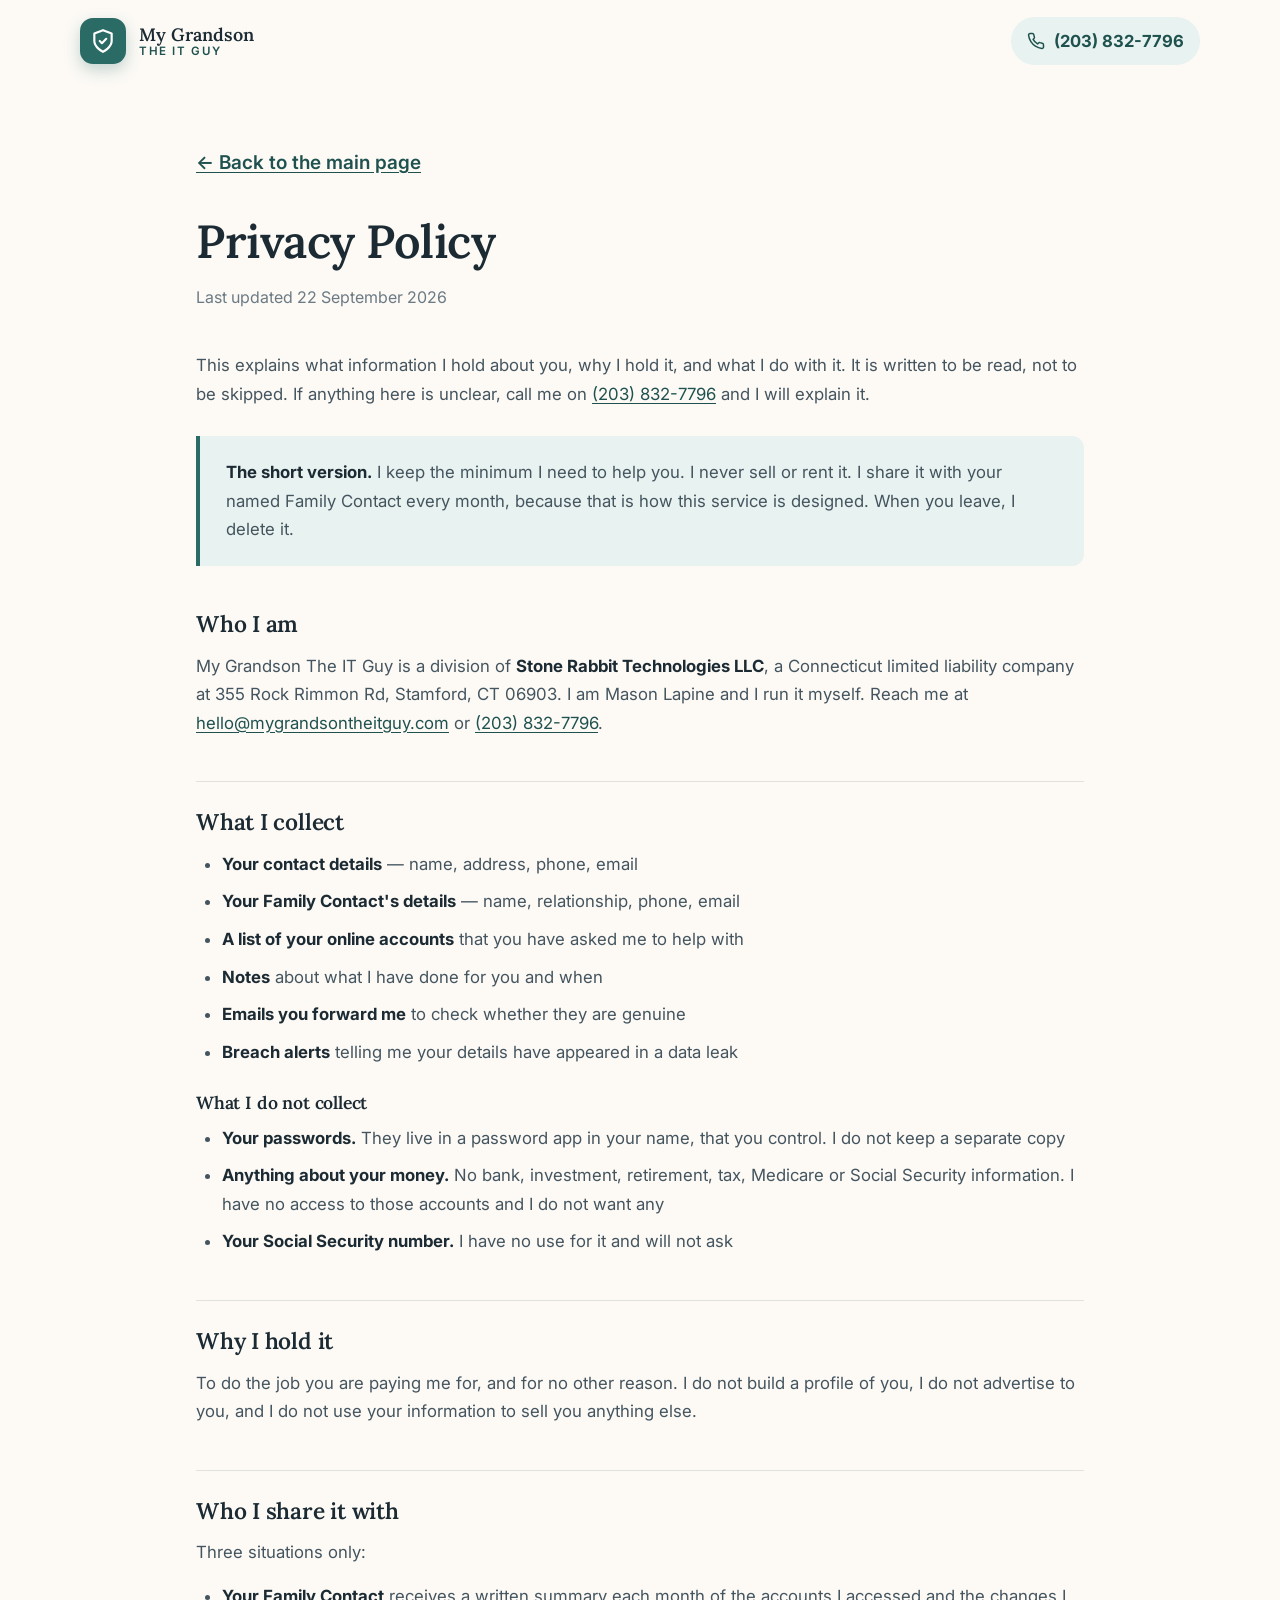
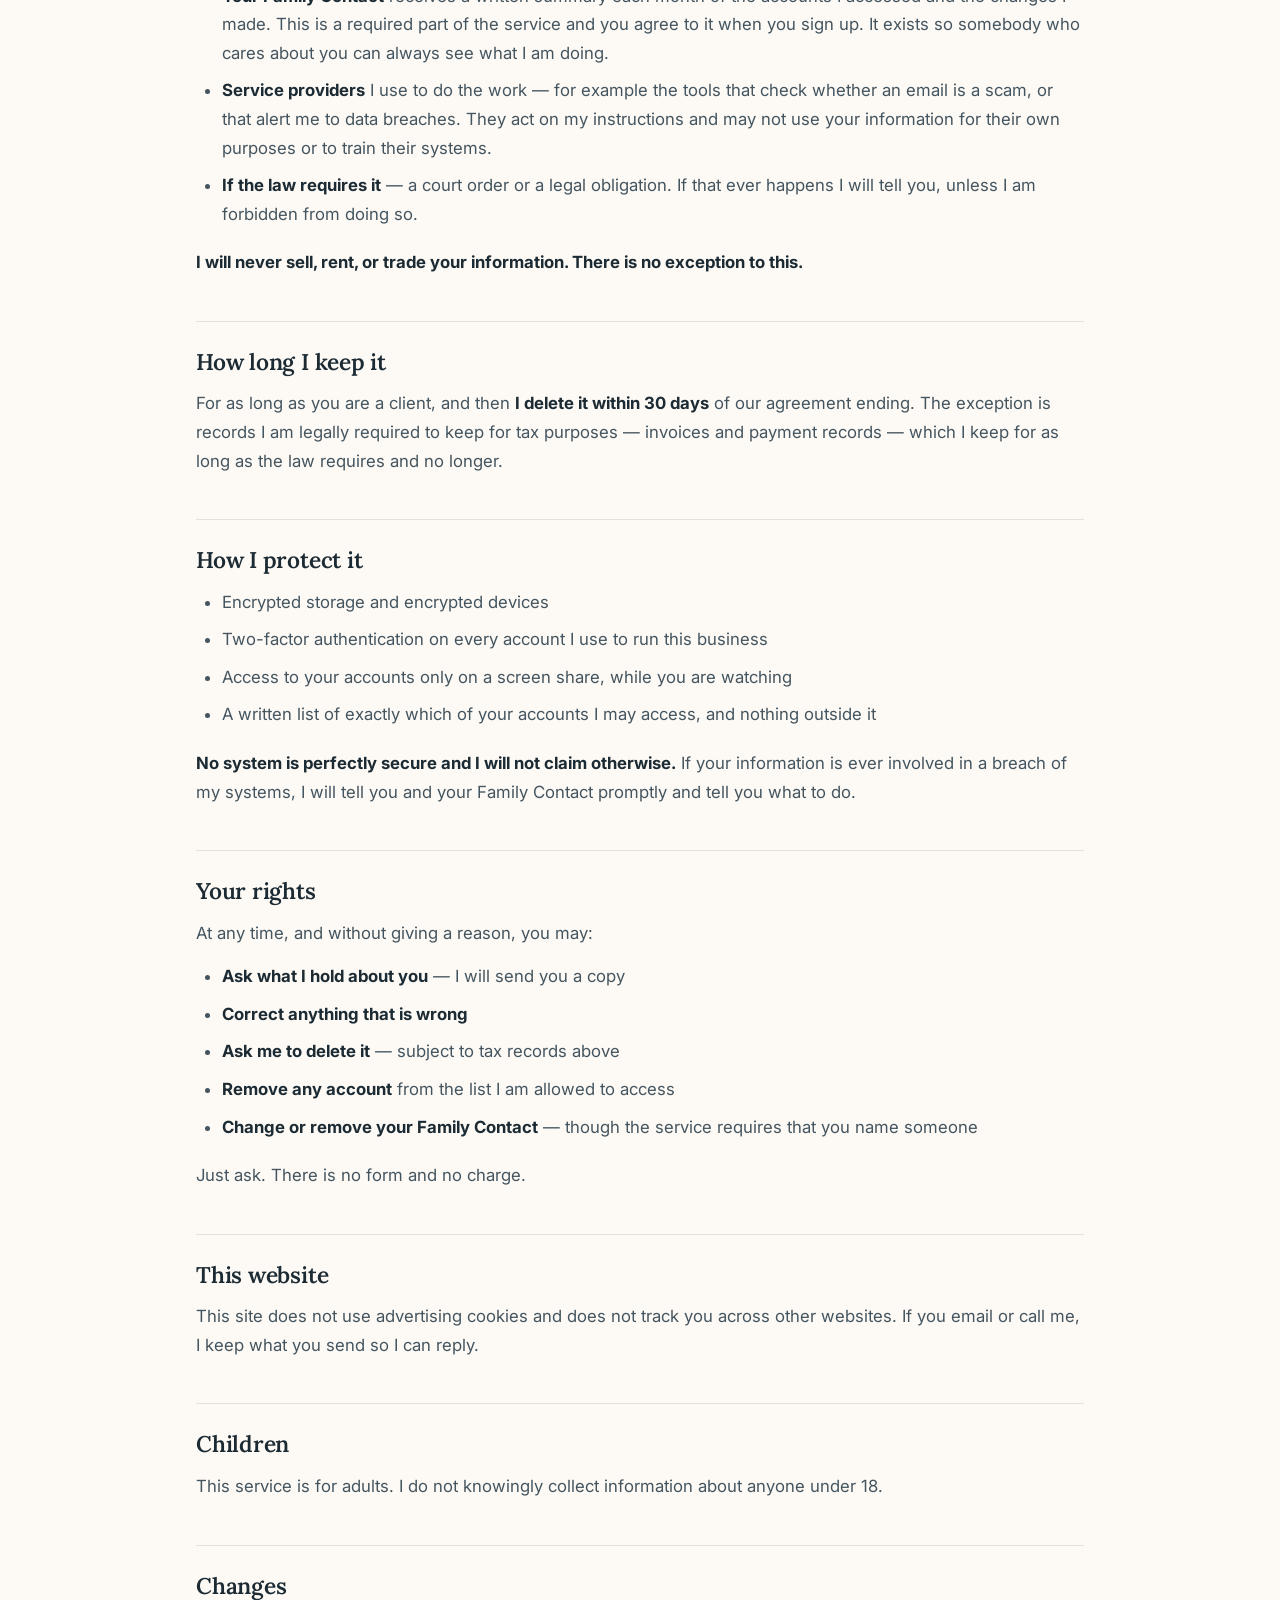
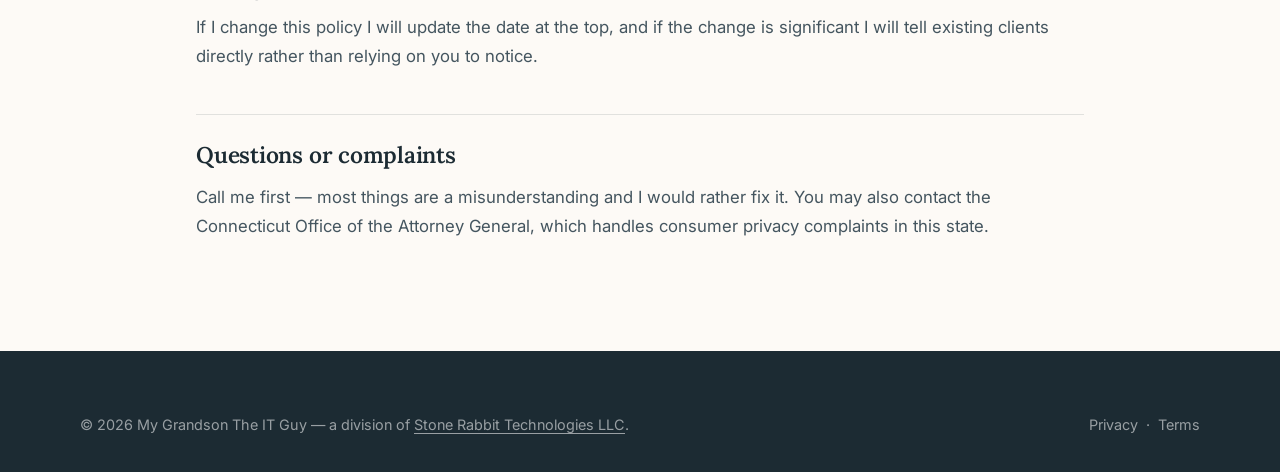
==== privacy.html @ 9214cc2b "Add privacy policy and terms pages Both footer links now resolve. Written in the same plain language" ====
<!DOCTYPE html>
<html lang="en">
<head>
  <meta charset="UTF-8" />
  <meta name="viewport" content="width=device-width, initial-scale=1.0" />
  <title>Privacy Policy — My Grandson The IT Guy</title>
  <meta name="description" content="Privacy Policy for My Grandson The IT Guy, a division of Stone Rabbit Technologies LLC." />
  <meta name="theme-color" content="#2b6b66" />
  <meta name="robots" content="index, follow" />
  <link rel="preconnect" href="https://fonts.googleapis.com" />
  <link rel="preconnect" href="https://fonts.gstatic.com" crossorigin />
  <link href="https://fonts.googleapis.com/css2?family=Inter:wght@400;500;600;700&family=Lora:wght@500;600;700&display=swap" rel="stylesheet" />
  <link rel="stylesheet" href="css/styles.css" />
</head>
<body>
  <a class="skip-link" href="#main">Skip to content</a>
  <header class="site-header">
    <div class="container">
      <div class="header-inner">
        <a href="index.html" class="brand" aria-label="My Grandson The IT Guy — home">
          <span class="brand-mark" aria-hidden="true">
            <svg viewBox="0 0 24 24" fill="none" stroke="#fff" stroke-width="2" stroke-linecap="round" stroke-linejoin="round">
              <path d="M12 22s8-4 8-10V5l-8-3-8 3v7c0 6 8 10 8 10z"/><path d="M9 12l2 2 4-4"/>
            </svg>
          </span>
          <span class="brand-text">
            <span class="brand-name">My Grandson</span>
            <span class="brand-sub">The IT Guy</span>
          </span>
        </a>
        <a href="tel:+12038327796" class="header-phone">
          <svg viewBox="0 0 24 24" fill="none" stroke="currentColor" stroke-width="2" stroke-linecap="round" stroke-linejoin="round" aria-hidden="true">
            <path d="M22 16.9v3a2 2 0 0 1-2.2 2 19.8 19.8 0 0 1-8.6-3.1 19.5 19.5 0 0 1-6-6A19.8 19.8 0 0 1 2.1 4.2 2 2 0 0 1 4.1 2h3a2 2 0 0 1 2 1.7c.1 1 .4 1.9.7 2.8a2 2 0 0 1-.5 2.1L8.1 9.9a16 16 0 0 0 6 6l1.3-1.3a2 2 0 0 1 2.1-.4c.9.3 1.8.6 2.8.7a2 2 0 0 1 1.7 2z"/>
          </svg>
          (203) 832-7796
        </a>
      </div>
    </div>
  </header>

  <main id="main" class="legal">
    <div class="container legal-inner">
      <a href="index.html" class="legal-back">&larr; Back to the main page</a>
      <h1>Privacy Policy</h1>
      <p class="updated">Last updated 22 September 2026</p>

      <p>
        This explains what information I hold about you, why I hold it, and what
        I do with it. It is written to be read, not to be skipped. If anything
        here is unclear, call me on <a href="tel:+12038327796">(203) 832-7796</a>
        and I will explain it.
      </p>

      <div class="legal-callout">
        <p>
          <strong>The short version.</strong> I keep the minimum I need to help
          you. I never sell or rent it. I share it with your named Family Contact
          every month, because that is how this service is designed. When you
          leave, I delete it.
        </p>
      </div>

      <h2>Who I am</h2>
      <p>
        My Grandson The IT Guy is a division of <strong>Stone Rabbit Technologies
        LLC</strong>, a Connecticut limited liability company at 355 Rock Rimmon
        Rd, Stamford, CT 06903. I am Mason Lapine and I run it myself. Reach me
        at <a href="mailto:hello@mygrandsontheitguy.com">hello@mygrandsontheitguy.com</a>
        or <a href="tel:+12038327796">(203) 832-7796</a>.
      </p>

      <h2>What I collect</h2>
      <ul>
        <li><strong>Your contact details</strong> — name, address, phone, email</li>
        <li><strong>Your Family Contact's details</strong> — name, relationship, phone, email</li>
        <li><strong>A list of your online accounts</strong> that you have asked me to help with</li>
        <li><strong>Notes</strong> about what I have done for you and when</li>
        <li><strong>Emails you forward me</strong> to check whether they are genuine</li>
        <li><strong>Breach alerts</strong> telling me your details have appeared in a data leak</li>
      </ul>

      <h3>What I do not collect</h3>
      <ul>
        <li><strong>Your passwords.</strong> They live in a password app in your name, that you control. I do not keep a separate copy</li>
        <li><strong>Anything about your money.</strong> No bank, investment, retirement, tax, Medicare or Social Security information. I have no access to those accounts and I do not want any</li>
        <li><strong>Your Social Security number.</strong> I have no use for it and will not ask</li>
      </ul>

      <h2>Why I hold it</h2>
      <p>
        To do the job you are paying me for, and for no other reason. I do not
        build a profile of you, I do not advertise to you, and I do not use your
        information to sell you anything else.
      </p>

      <h2>Who I share it with</h2>
      <p>Three situations only:</p>
      <ul>
        <li>
          <strong>Your Family Contact</strong> receives a written summary each
          month of the accounts I accessed and the changes I made. This is a
          required part of the service and you agree to it when you sign up. It
          exists so somebody who cares about you can always see what I am doing.
        </li>
        <li>
          <strong>Service providers</strong> I use to do the work — for example
          the tools that check whether an email is a scam, or that alert me to
          data breaches. They act on my instructions and may not use your
          information for their own purposes or to train their systems.
        </li>
        <li>
          <strong>If the law requires it</strong> — a court order or a legal
          obligation. If that ever happens I will tell you, unless I am
          forbidden from doing so.
        </li>
      </ul>
      <p><strong>I will never sell, rent, or trade your information. There is no exception to this.</strong></p>

      <h2>How long I keep it</h2>
      <p>
        For as long as you are a client, and then <strong>I delete it within 30
        days</strong> of our agreement ending. The exception is records I am
        legally required to keep for tax purposes — invoices and payment
        records — which I keep for as long as the law requires and no longer.
      </p>

      <h2>How I protect it</h2>
      <ul>
        <li>Encrypted storage and encrypted devices</li>
        <li>Two-factor authentication on every account I use to run this business</li>
        <li>Access to your accounts only on a screen share, while you are watching</li>
        <li>A written list of exactly which of your accounts I may access, and nothing outside it</li>
      </ul>
      <p>
        <strong>No system is perfectly secure and I will not claim otherwise.</strong>
        If your information is ever involved in a breach of my systems, I will
        tell you and your Family Contact promptly and tell you what to do.
      </p>

      <h2>Your rights</h2>
      <p>At any time, and without giving a reason, you may:</p>
      <ul>
        <li><strong>Ask what I hold about you</strong> — I will send you a copy</li>
        <li><strong>Correct anything that is wrong</strong></li>
        <li><strong>Ask me to delete it</strong> — subject to tax records above</li>
        <li><strong>Remove any account</strong> from the list I am allowed to access</li>
        <li><strong>Change or remove your Family Contact</strong> — though the service requires that you name someone</li>
      </ul>
      <p>Just ask. There is no form and no charge.</p>

      <h2>This website</h2>
      <p>
        This site does not use advertising cookies and does not track you across
        other websites. If you email or call me, I keep what you send so I can
        reply.
      </p>

      <h2>Children</h2>
      <p>This service is for adults. I do not knowingly collect information about anyone under 18.</p>

      <h2>Changes</h2>
      <p>
        If I change this policy I will update the date at the top, and if the
        change is significant I will tell existing clients directly rather than
        relying on you to notice.
      </p>

      <h2>Questions or complaints</h2>
      <p>
        Call me first — most things are a misunderstanding and I would rather fix
        it. You may also contact the Connecticut Office of the Attorney General,
        which handles consumer privacy complaints in this state.
      </p>
    </div>
  </main>

  <footer class="site-footer">
    <div class="container">
      <div class="footer-legal" style="border-top:0; padding-top:0;">
        <p>
          &copy; <span id="year">2026</span> My Grandson The IT Guy — a division of
          <a href="https://stonerabbittechnologies.com" style="color:inherit; text-decoration:underline; text-underline-offset:3px;">Stone Rabbit Technologies LLC</a>.
        </p>
        <p><a href="privacy.html">Privacy</a> &nbsp;·&nbsp; <a href="terms.html">Terms</a></p>
      </div>
    </div>
  </footer>
  <script src="js/main.js"></script>
</body>
</html>
---- css/styles.css ----
/* =========================================================
   My Grandson The IT Guy
   A division of Stone Rabbit Technologies LLC

   Design brief: the primary reader is 70+, the buyer is often
   their adult child. So: large type (19px base), high contrast,
   generous tap targets, calm warm palette, no jargon, and the
   phone number never more than a glance away.
   ========================================================= */

:root {
  --teal: #2b6b66;         /* primary — calm, trustworthy, not clinical */
  --teal-deep: #1f524e;    /* hover + small text on cream */
  --teal-tint: #e8f2f0;
  --teal-line: rgba(43, 107, 102, .22);

  --amber: #a85615;        /* accent — warm, AA on cream */
  --amber-soft: #f4a259;
  --amber-tint: #fdf1e3;

  --ink: #1c2b33;          /* headings — ~14:1 on cream */
  --ink-2: #44555f;        /* body copy — ~7.5:1 */
  --ink-3: #6b7a83;        /* captions only */

  --cream: #fdfaf6;
  --sand: #f6f0e7;
  --white: #ffffff;

  --line: rgba(28, 43, 51, .12);

  --radius: 18px;
  --radius-sm: 12px;
  --radius-lg: 26px;

  --shadow-sm: 0 1px 2px rgba(28,43,51,.05), 0 4px 12px rgba(28,43,51,.06);
  --shadow: 0 2px 6px rgba(28,43,51,.05), 0 14px 32px rgba(28,43,51,.09);
  --shadow-lg: 0 4px 10px rgba(28,43,51,.05), 0 28px 60px rgba(31,82,78,.16);

  --container: 1120px;
  --ease: cubic-bezier(.22,1,.36,1);

  --font-sans: 'Inter', -apple-system, BlinkMacSystemFont, 'Segoe UI', Roboto, sans-serif;
  --font-serif: 'Lora', Georgia, 'Times New Roman', serif;
}

* { box-sizing: border-box; margin: 0; padding: 0; }

html { scroll-behavior: smooth; -webkit-text-size-adjust: 100%; }

body {
  font-family: var(--font-sans);
  /* 19px base — deliberately larger than a standard marketing site */
  font-size: 19px;
  line-height: 1.7;
  color: var(--ink-2);
  background: var(--cream);
  -webkit-font-smoothing: antialiased;
  overflow-x: hidden;
}

img { max-width: 100%; display: block; }
a { color: inherit; text-decoration: none; }

h1, h2, h3, h4 {
  font-family: var(--font-serif);
  color: var(--ink);
  line-height: 1.22;
  font-weight: 600;
  letter-spacing: -.01em;
}

.container { width: min(var(--container), 90vw); margin: 0 auto; }

/* ---------- Accessibility ---------- */
.skip-link {
  position: absolute; left: -999px; top: 0; z-index: 300;
  background: var(--teal); color: #fff; padding: 14px 22px;
  border-radius: 0 0 10px 0; font-weight: 600;
}
.skip-link:focus { left: 0; }

:focus-visible {
  outline: 3px solid var(--amber);
  outline-offset: 3px;
  border-radius: 6px;
}

.visually-hidden {
  position: absolute; width: 1px; height: 1px;
  padding: 0; margin: -1px; overflow: hidden;
  clip: rect(0 0 0 0); white-space: nowrap; border: 0;
}

/* ---------- Buttons — min 52px tall, easy to hit ---------- */
.btn {
  display: inline-flex; align-items: center; justify-content: center; gap: 10px;
  min-height: 56px; padding: 15px 30px;
  border-radius: 999px; font-weight: 600; font-size: 1.02rem;
  border: 2px solid transparent; cursor: pointer;
  transition: transform .25s var(--ease), background .25s var(--ease),
              box-shadow .25s var(--ease), color .25s var(--ease);
}
.btn-primary {
  background: var(--teal); color: #fff; border-color: var(--teal);
  box-shadow: 0 8px 22px rgba(43,107,102,.26);
}
.btn-primary:hover {
  background: var(--teal-deep); border-color: var(--teal-deep);
  transform: translateY(-2px); box-shadow: 0 14px 30px rgba(43,107,102,.32);
}
.btn-ghost {
  background: var(--white); color: var(--teal-deep); border-color: var(--teal-line);
  box-shadow: var(--shadow-sm);
}
.btn-ghost:hover {
  border-color: var(--teal); transform: translateY(-2px); box-shadow: var(--shadow);
}
.btn-lg { min-height: 64px; padding: 18px 38px; font-size: 1.12rem; }

/* ---------- Header ---------- */
.site-header {
  position: sticky; top: 0; z-index: 100;
  background: rgba(253,250,246,.88);
  backdrop-filter: saturate(180%) blur(14px);
  -webkit-backdrop-filter: saturate(180%) blur(14px);
  border-bottom: 1px solid transparent;
  transition: border-color .3s var(--ease), box-shadow .3s var(--ease);
}
.site-header.scrolled {
  border-bottom-color: var(--line);
  box-shadow: 0 4px 22px rgba(28,43,51,.06);
}
.header-inner {
  display: flex; align-items: center; justify-content: space-between;
  gap: 18px; min-height: 82px; padding: 12px 0;
}

.brand { display: flex; align-items: center; gap: 13px; }
.brand-mark {
  width: 46px; height: 46px; flex: none;
  border-radius: 13px; background: var(--teal);
  display: grid; place-items: center;
  box-shadow: 0 6px 16px rgba(43,107,102,.28);
}
.brand-mark svg { width: 26px; height: 26px; }
.brand-text { display: flex; flex-direction: column; line-height: 1.1; }
.brand-name {
  font-family: var(--font-serif); font-weight: 600;
  font-size: 1.12rem; color: var(--ink);
}
.brand-sub {
  font-size: .72rem; letter-spacing: .14em; text-transform: uppercase;
  color: var(--teal-deep); font-weight: 600;
}

.nav { display: flex; align-items: center; gap: 28px; }
.nav a { font-weight: 500; color: var(--ink-2); font-size: .98rem; }
.nav a:hover { color: var(--teal-deep); text-decoration: underline; text-underline-offset: 5px; }

.header-phone {
  display: inline-flex; align-items: center; gap: 9px;
  font-weight: 700; color: var(--teal-deep); font-size: 1.04rem;
  padding: 10px 16px; border-radius: 999px;
  background: var(--teal-tint);
}
.header-phone svg { width: 18px; height: 18px; flex: none; }
.header-phone:hover { background: #dbebe8; }

.menu-toggle {
  display: none; flex-direction: column; gap: 5px;
  background: none; border: 0; cursor: pointer; padding: 12px;
  border-radius: 10px;
}
.menu-toggle span {
  width: 26px; height: 2.5px; background: var(--ink); border-radius: 2px;
  transition: .3s var(--ease);
}
.menu-toggle[aria-expanded="true"] span:nth-child(1) { transform: translateY(7.5px) rotate(45deg); }
.menu-toggle[aria-expanded="true"] span:nth-child(2) { opacity: 0; }
.menu-toggle[aria-expanded="true"] span:nth-child(3) { transform: translateY(-7.5px) rotate(-45deg); }

.mobile-nav {
  display: none; flex-direction: column; gap: 4px;
  padding: 10px 0 22px; border-top: 1px solid var(--line);
}
.mobile-nav a {
  padding: 15px 4px; font-weight: 500; font-size: 1.05rem;
  border-bottom: 1px solid var(--line);
}
.mobile-nav.open { display: flex; }

/* ---------- Sections ---------- */
.section { padding: 96px 0; }
.section-sand { background: var(--sand); }
.section-teal { background: var(--teal); color: rgba(255,255,255,.9); }
.section-teal h2, .section-teal h3 { color: #fff; }

.section-head { max-width: 760px; margin: 0 auto 58px; text-align: center; }
.kicker {
  display: inline-block; font-size: .8rem; font-weight: 700;
  letter-spacing: .15em; text-transform: uppercase;
  color: var(--amber); margin-bottom: 16px;
}
.section-teal .kicker { color: var(--amber-soft); }
.section-head h2 { font-size: clamp(1.85rem, 3.6vw, 2.6rem); margin-bottom: 18px; }
.section-sub { font-size: 1.12rem; color: var(--ink-2); }
.section-teal .section-sub { color: rgba(255,255,255,.88); }

/* ---------- Hero ---------- */
.hero { padding: 76px 0 92px; position: relative; overflow: hidden; }
.hero::before {
  content: ''; position: absolute; top: -220px; right: -180px;
  width: 620px; height: 620px; border-radius: 50%;
  background: radial-gradient(circle, var(--teal-tint) 0%, rgba(232,242,240,0) 70%);
  pointer-events: none;
}
.hero-inner {
  display: grid; grid-template-columns: 1.08fr .92fr;
  gap: 62px; align-items: center; position: relative; z-index: 1;
}
.hero-eyebrow {
  display: inline-flex; align-items: center; gap: 10px;
  background: var(--amber-tint); color: var(--amber);
  padding: 9px 18px; border-radius: 999px;
  font-size: .86rem; font-weight: 700; letter-spacing: .04em;
  margin-bottom: 24px;
}
.hero h1 {
  font-size: clamp(2.2rem, 5vw, 3.5rem);
  margin-bottom: 22px;
}
.hero h1 .accent { color: var(--teal); }
.hero-lead {
  font-size: 1.22rem; color: var(--ink-2);
  max-width: 34em; margin-bottom: 18px;
}
.hero-note {
  font-size: 1rem; color: var(--ink-3); margin-bottom: 32px;
}
.hero-actions { display: flex; flex-wrap: wrap; gap: 15px; margin-bottom: 30px; }
.hero-assure {
  display: flex; flex-wrap: wrap; gap: 10px 26px;
  font-size: .97rem; color: var(--ink-2);
}
.hero-assure span { display: inline-flex; align-items: center; gap: 9px; }
.hero-assure svg { width: 19px; height: 19px; color: var(--teal); flex: none; }

/* Hero visual — a real scam-check exchange, because showing the
   product beats describing it */
.hero-visual { position: relative; }
.chat {
  background: var(--white); border-radius: var(--radius-lg);
  padding: 26px; box-shadow: var(--shadow-lg);
  border: 1px solid var(--line);
}
.chat-head {
  display: flex; align-items: center; gap: 12px;
  padding-bottom: 18px; margin-bottom: 20px;
  border-bottom: 1px solid var(--line);
}
.chat-avatar {
  width: 40px; height: 40px; border-radius: 50%; flex: none;
  background: var(--teal); color: #fff;
  display: grid; place-items: center;
  font-weight: 700; font-size: .92rem; font-family: var(--font-sans);
}
.chat-head strong { display: block; color: var(--ink); font-size: .98rem; }
.chat-head span { font-size: .85rem; color: var(--ink-3); }

.bubble {
  padding: 15px 19px; border-radius: 16px; font-size: 1rem;
  margin-bottom: 14px; max-width: 88%; line-height: 1.6;
}
.bubble-them {
  background: var(--sand); color: var(--ink-2);
  border-bottom-left-radius: 5px;
}
.bubble-me {
  background: var(--teal); color: #fff;
  margin-left: auto; border-bottom-right-radius: 5px;
}
.bubble-me strong { color: #fff; }
.chat-verdict {
  display: inline-flex; align-items: center; gap: 9px;
  background: var(--teal-tint); color: var(--teal-deep);
  padding: 11px 17px; border-radius: 999px;
  font-size: .92rem; font-weight: 700; margin-top: 4px;
}
.chat-verdict svg { width: 18px; height: 18px; flex: none; }
.chat-time {
  text-align: center; font-size: .82rem; color: var(--ink-3);
  margin-top: 16px;
}

/* ---------- Problem list ---------- */
.problems { display: grid; grid-template-columns: repeat(3, 1fr); gap: 26px; }
.problem {
  background: var(--white); border: 1px solid var(--line);
  border-radius: var(--radius); padding: 32px 28px;
  box-shadow: var(--shadow-sm);
}
.problem-quote {
  font-family: var(--font-serif); font-size: 1.22rem; font-style: italic;
  color: var(--ink); margin-bottom: 14px; line-height: 1.4;
}
.problem p { font-size: 1rem; }

/* ---------- Service cards ---------- */
.cards { display: grid; grid-template-columns: repeat(3, 1fr); gap: 28px; }
.card {
  background: var(--white); border: 1px solid var(--line);
  border-radius: var(--radius); padding: 36px 30px;
  box-shadow: var(--shadow-sm);
  transition: transform .3s var(--ease), box-shadow .3s var(--ease);
}
.card:hover { transform: translateY(-4px); box-shadow: var(--shadow); }
.card-icon {
  width: 58px; height: 58px; border-radius: 16px;
  background: var(--teal-tint); color: var(--teal-deep);
  display: grid; place-items: center; margin-bottom: 22px;
}
.card-icon svg { width: 28px; height: 28px; }
.card h3 { font-size: 1.32rem; margin-bottom: 12px; }
.card p { font-size: 1.02rem; margin-bottom: 18px; }
.card-list { list-style: none; display: grid; gap: 11px; }
.card-list li {
  position: relative; padding-left: 30px;
  font-size: .98rem; color: var(--ink-2);
}
.card-list li::before {
  content: ''; position: absolute; left: 0; top: .52em;
  width: 17px; height: 9px; border-left: 2.5px solid var(--teal);
  border-bottom: 2.5px solid var(--teal);
  transform: rotate(-45deg);
}

/* ---------- Scam-check feature band ---------- */
.feature-inner {
  display: grid; grid-template-columns: 1fr 1fr;
  gap: 60px; align-items: center;
}
.feature-copy h2 { font-size: clamp(1.8rem, 3.4vw, 2.5rem); margin-bottom: 20px; }
.feature-copy p { font-size: 1.12rem; margin-bottom: 20px; }
.feature-mail {
  display: inline-flex; align-items: center; gap: 12px;
  background: rgba(255,255,255,.14); border: 1px solid rgba(255,255,255,.3);
  padding: 16px 24px; border-radius: 14px;
  font-size: 1.1rem; font-weight: 700; color: #fff;
  word-break: break-all;
}
.feature-steps { display: grid; gap: 18px; }
.fstep {
  display: flex; gap: 18px; align-items: flex-start;
  background: rgba(255,255,255,.1); border: 1px solid rgba(255,255,255,.18);
  border-radius: var(--radius); padding: 22px 24px;
}
.fstep-num {
  width: 38px; height: 38px; border-radius: 50%; flex: none;
  background: var(--amber-soft); color: #4a2a08;
  display: grid; place-items: center; font-weight: 700;
  font-family: var(--font-sans); font-size: 1rem;
}
.fstep strong { display: block; color: #fff; font-size: 1.08rem; margin-bottom: 5px; }
.fstep p { font-size: .99rem; color: rgba(255,255,255,.86); }

/* ---------- Pricing ---------- */
.setup-callout {
  max-width: 760px; margin: 0 auto 44px;
  background: var(--amber-tint); border: 1px solid rgba(168,86,21,.24);
  border-radius: var(--radius); padding: 28px 32px; text-align: center;
}
.setup-callout h3 { font-size: 1.28rem; margin-bottom: 10px; }
.setup-callout .price { color: var(--amber); font-weight: 700; }
.setup-callout p { font-size: 1.02rem; }

.plans { display: grid; grid-template-columns: repeat(3, 1fr); gap: 28px; align-items: start; }
.plan {
  background: var(--white); border: 1px solid var(--line);
  border-radius: var(--radius); padding: 34px 30px;
  box-shadow: var(--shadow-sm); position: relative;
  display: flex; flex-direction: column; height: 100%;
}
.plan-featured {
  border-color: var(--teal); border-width: 2px;
  box-shadow: var(--shadow-lg);
}
.plan-badge {
  position: absolute; top: -15px; left: 50%; transform: translateX(-50%);
  background: var(--teal); color: #fff; padding: 7px 20px;
  border-radius: 999px; font-size: .8rem; font-weight: 700;
  letter-spacing: .06em; text-transform: uppercase; white-space: nowrap;
}
.plan h3 { font-size: 1.4rem; margin-bottom: 8px; }
.plan-for { font-size: .97rem; color: var(--ink-3); margin-bottom: 20px; min-height: 3em; }
.plan-price {
  font-family: var(--font-serif); font-size: 2.7rem; font-weight: 600;
  color: var(--ink); line-height: 1;
}
.plan-price span { font-size: 1rem; font-family: var(--font-sans); color: var(--ink-3); font-weight: 500; }
.plan-rule { height: 1px; background: var(--line); margin: 24px 0; }
.plan-list { list-style: none; display: grid; gap: 13px; margin-bottom: 28px; flex: 1; }
.plan-list li { position: relative; padding-left: 30px; font-size: 1rem; }
.plan-list li::before {
  content: ''; position: absolute; left: 0; top: .5em;
  width: 17px; height: 9px;
  border-left: 2.5px solid var(--teal); border-bottom: 2.5px solid var(--teal);
  transform: rotate(-45deg);
}
.plan .btn { width: 100%; }

.pricing-foot {
  max-width: 760px; margin: 44px auto 0; text-align: center;
  font-size: 1rem; color: var(--ink-3);
}
.pricing-foot strong { color: var(--ink-2); }

/* ---------- Promise / safety ---------- */
.promise-grid { display: grid; grid-template-columns: repeat(2, 1fr); gap: 28px; }
.promise {
  background: var(--white); border: 1px solid var(--line);
  border-radius: var(--radius); padding: 30px 28px;
  display: flex; gap: 18px; align-items: flex-start;
}
.promise-icon {
  width: 46px; height: 46px; border-radius: 12px; flex: none;
  display: grid; place-items: center;
}
.promise-yes { background: var(--teal-tint); color: var(--teal-deep); }
.promise-no  { background: #fdeceb; color: #a32a1f; }
.promise-icon svg { width: 23px; height: 23px; }
.promise h3 { font-size: 1.14rem; margin-bottom: 8px; }
.promise p { font-size: 1rem; }

/* ---------- Family / adult-child band ---------- */
.family-inner {
  display: grid; grid-template-columns: 1fr 1fr; gap: 58px; align-items: center;
}
.family-card {
  background: var(--white); border: 1px solid var(--line);
  border-radius: var(--radius-lg); padding: 34px;
  box-shadow: var(--shadow);
}
.report-head {
  display: flex; align-items: center; justify-content: space-between;
  gap: 14px; padding-bottom: 18px; margin-bottom: 20px;
  border-bottom: 1px solid var(--line);
}
.report-head strong { font-family: var(--font-serif); color: var(--ink); font-size: 1.12rem; }
.report-tag {
  font-size: .76rem; font-weight: 700; letter-spacing: .07em;
  text-transform: uppercase; color: var(--teal-deep);
  background: var(--teal-tint); padding: 6px 13px; border-radius: 999px;
}
.report-row {
  display: flex; align-items: center; justify-content: space-between;
  gap: 16px; padding: 13px 0; border-bottom: 1px dashed var(--line);
  font-size: 1rem;
}
.report-row:last-child { border-bottom: 0; }
.report-val { font-weight: 700; color: var(--ink); white-space: nowrap; }
.report-val.ok { color: var(--teal-deep); }
.report-val.flag { color: var(--amber); }

/* ---------- Steps ---------- */
.steps { display: grid; grid-template-columns: repeat(3, 1fr); gap: 28px; }
.step {
  background: var(--white); border: 1px solid var(--line);
  border-radius: var(--radius); padding: 34px 30px; position: relative;
}
.step-num {
  font-family: var(--font-serif); font-size: 2.6rem; font-weight: 600;
  color: var(--teal); opacity: .28; line-height: 1; margin-bottom: 10px;
  display: block;
}
.step h3 { font-size: 1.22rem; margin-bottom: 10px; }
.step p { font-size: 1.01rem; }

/* ---------- About ---------- */
.about-inner {
  display: grid; grid-template-columns: .85fr 1.15fr;
  gap: 58px; align-items: center;
}
.about-portrait {
  background: var(--white); border: 1px solid var(--line);
  border-radius: var(--radius-lg); padding: 34px; text-align: center;
  box-shadow: var(--shadow);
}
.about-initials {
  width: 104px; height: 104px; border-radius: 50%; margin: 0 auto 20px;
  background: var(--teal); color: #fff;
  display: grid; place-items: center;
  font-family: var(--font-serif); font-size: 2.3rem; font-weight: 600;
}
.about-portrait h3 { font-size: 1.32rem; margin-bottom: 6px; }
.about-role { font-size: .98rem; color: var(--ink-3); margin-bottom: 20px; }
.about-creds { list-style: none; display: grid; gap: 11px; text-align: left; }
.about-creds li {
  font-size: .95rem; padding-left: 28px; position: relative;
}
.about-creds li::before {
  content: ''; position: absolute; left: 0; top: .5em;
  width: 15px; height: 8px;
  border-left: 2.5px solid var(--teal); border-bottom: 2.5px solid var(--teal);
  transform: rotate(-45deg);
}
.about-copy h2 { font-size: clamp(1.8rem, 3.4vw, 2.4rem); margin-bottom: 20px; }
.about-copy p { font-size: 1.1rem; margin-bottom: 18px; }

/* ---------- Contact ---------- */
.contact-card {
  background: var(--white); border: 1px solid var(--line);
  border-radius: var(--radius-lg); padding: 60px 48px; text-align: center;
  box-shadow: var(--shadow-lg); max-width: 880px; margin: 0 auto;
}
.contact-card h2 { font-size: clamp(1.9rem, 3.8vw, 2.7rem); margin-bottom: 18px; }
.contact-card > p { font-size: 1.14rem; max-width: 42em; margin: 0 auto 34px; }
.contact-big {
  display: inline-flex; align-items: center; gap: 14px;
  font-family: var(--font-serif); font-size: clamp(1.7rem, 4.2vw, 2.4rem);
  font-weight: 600; color: var(--teal-deep); margin-bottom: 12px;
}
.contact-big svg { width: 32px; height: 32px; flex: none; }
.contact-big:hover { color: var(--teal); text-decoration: underline; text-underline-offset: 7px; }
.contact-hours { font-size: 1rem; color: var(--ink-3); margin-bottom: 32px; }
.contact-actions { display: flex; flex-wrap: wrap; gap: 15px; justify-content: center; }

/* ---------- Footer ---------- */
.site-footer {
  background: var(--ink); color: rgba(255,255,255,.72);
  padding: 62px 0 34px; font-size: .98rem;
}
.footer-inner {
  display: grid; grid-template-columns: 1.4fr 1fr 1fr;
  gap: 44px; padding-bottom: 38px;
  border-bottom: 1px solid rgba(255,255,255,.14);
}
.footer-brand .brand-name { color: #fff; }
.footer-brand .brand-sub { color: var(--amber-soft); }
.footer-brand p { margin-top: 18px; max-width: 34em; font-size: .96rem; }
.footer-col h4 {
  color: #fff; font-family: var(--font-sans); font-size: .82rem;
  letter-spacing: .13em; text-transform: uppercase; margin-bottom: 18px;
}
.footer-col a, .footer-col p { display: block; margin-bottom: 12px; font-size: .97rem; }
.footer-col a:hover { color: #fff; text-decoration: underline; text-underline-offset: 4px; }
.footer-legal {
  padding-top: 26px; display: flex; flex-wrap: wrap;
  justify-content: space-between; gap: 14px; font-size: .9rem;
  color: rgba(255,255,255,.55);
}
.footer-legal a:hover { color: #fff; }

/* ---------- Reveal animation ---------- */
.reveal {
  opacity: 0; transform: translateY(22px);
  transition: opacity .7s var(--ease), transform .7s var(--ease);
}
.reveal.in { opacity: 1; transform: none; }

/* ---------- Responsive ---------- */
@media (max-width: 1000px) {
  .hero-inner, .feature-inner, .family-inner, .about-inner {
    grid-template-columns: 1fr; gap: 46px;
  }
  .about-inner { grid-template-columns: 1fr; }
  .problems, .cards, .plans, .steps { grid-template-columns: repeat(2, 1fr); }
  .plan-featured { transform: none; }
}

@media (max-width: 860px) {
  .nav, .header-phone { display: none; }
  .menu-toggle { display: flex; }
}

@media (max-width: 700px) {
  body { font-size: 18px; }
  .section { padding: 68px 0; }
  .hero { padding: 52px 0 68px; }
  .problems, .cards, .plans, .steps, .promise-grid { grid-template-columns: 1fr; }
  .footer-inner { grid-template-columns: 1fr; gap: 34px; }
  .contact-card { padding: 44px 26px; }
  .hero-actions .btn, .contact-actions .btn { width: 100%; }
  .plan-for { min-height: 0; }
  .bubble { max-width: 94%; }
}

/* ---------- Print ---------- */
@media print {
  .site-header, .hero-visual, .menu-toggle, .btn { display: none; }
  body { background: #fff; font-size: 12pt; }
}

/* ---------- Reduced motion ---------- */
@media (prefers-reduced-motion: reduce) {
  html { scroll-behavior: auto; }
  *, *::before, *::after {
    animation-duration: .001ms !important;
    animation-iteration-count: 1 !important;
    transition-duration: .001ms !important;
  }
  .reveal { opacity: 1; transform: none; }
}

/* =========================================================
   Legal pages (privacy, terms)
   ========================================================= */
.legal { padding: 64px 0 96px; }
.legal-inner { max-width: 74ch; margin: 0 auto; }
.legal h1 { font-size: clamp(2rem, 4.4vw, 2.9rem); margin-bottom: 14px; }
.legal .updated { color: var(--ink-3); font-size: 1rem; margin-bottom: 40px; }
.legal h2 {
  font-size: 1.42rem; margin: 44px 0 14px;
  padding-top: 26px; border-top: 1px solid var(--line);
}
.legal h2:first-of-type { border-top: 0; padding-top: 0; }
.legal h3 { font-size: 1.1rem; margin: 26px 0 10px; }
.legal p, .legal li { font-size: 1.05rem; margin-bottom: 15px; }
.legal ul { padding-left: 26px; margin-bottom: 20px; }
.legal li { margin-bottom: 9px; }
.legal a { color: var(--teal-deep); text-decoration: underline; text-underline-offset: 3px; }
.legal a:hover { color: var(--teal); }
.legal strong { color: var(--ink); }
.legal-callout {
  background: var(--teal-tint); border-left: 4px solid var(--teal);
  border-radius: 0 var(--radius-sm) var(--radius-sm) 0;
  padding: 22px 26px; margin: 28px 0;
}
.legal-callout p:last-child { margin-bottom: 0; }
.legal-back {
  display: inline-flex; align-items: center; gap: 9px;
  margin-bottom: 34px; font-weight: 600; color: var(--teal-deep);
}
.legal-back:hover { text-decoration: underline; text-underline-offset: 4px; }
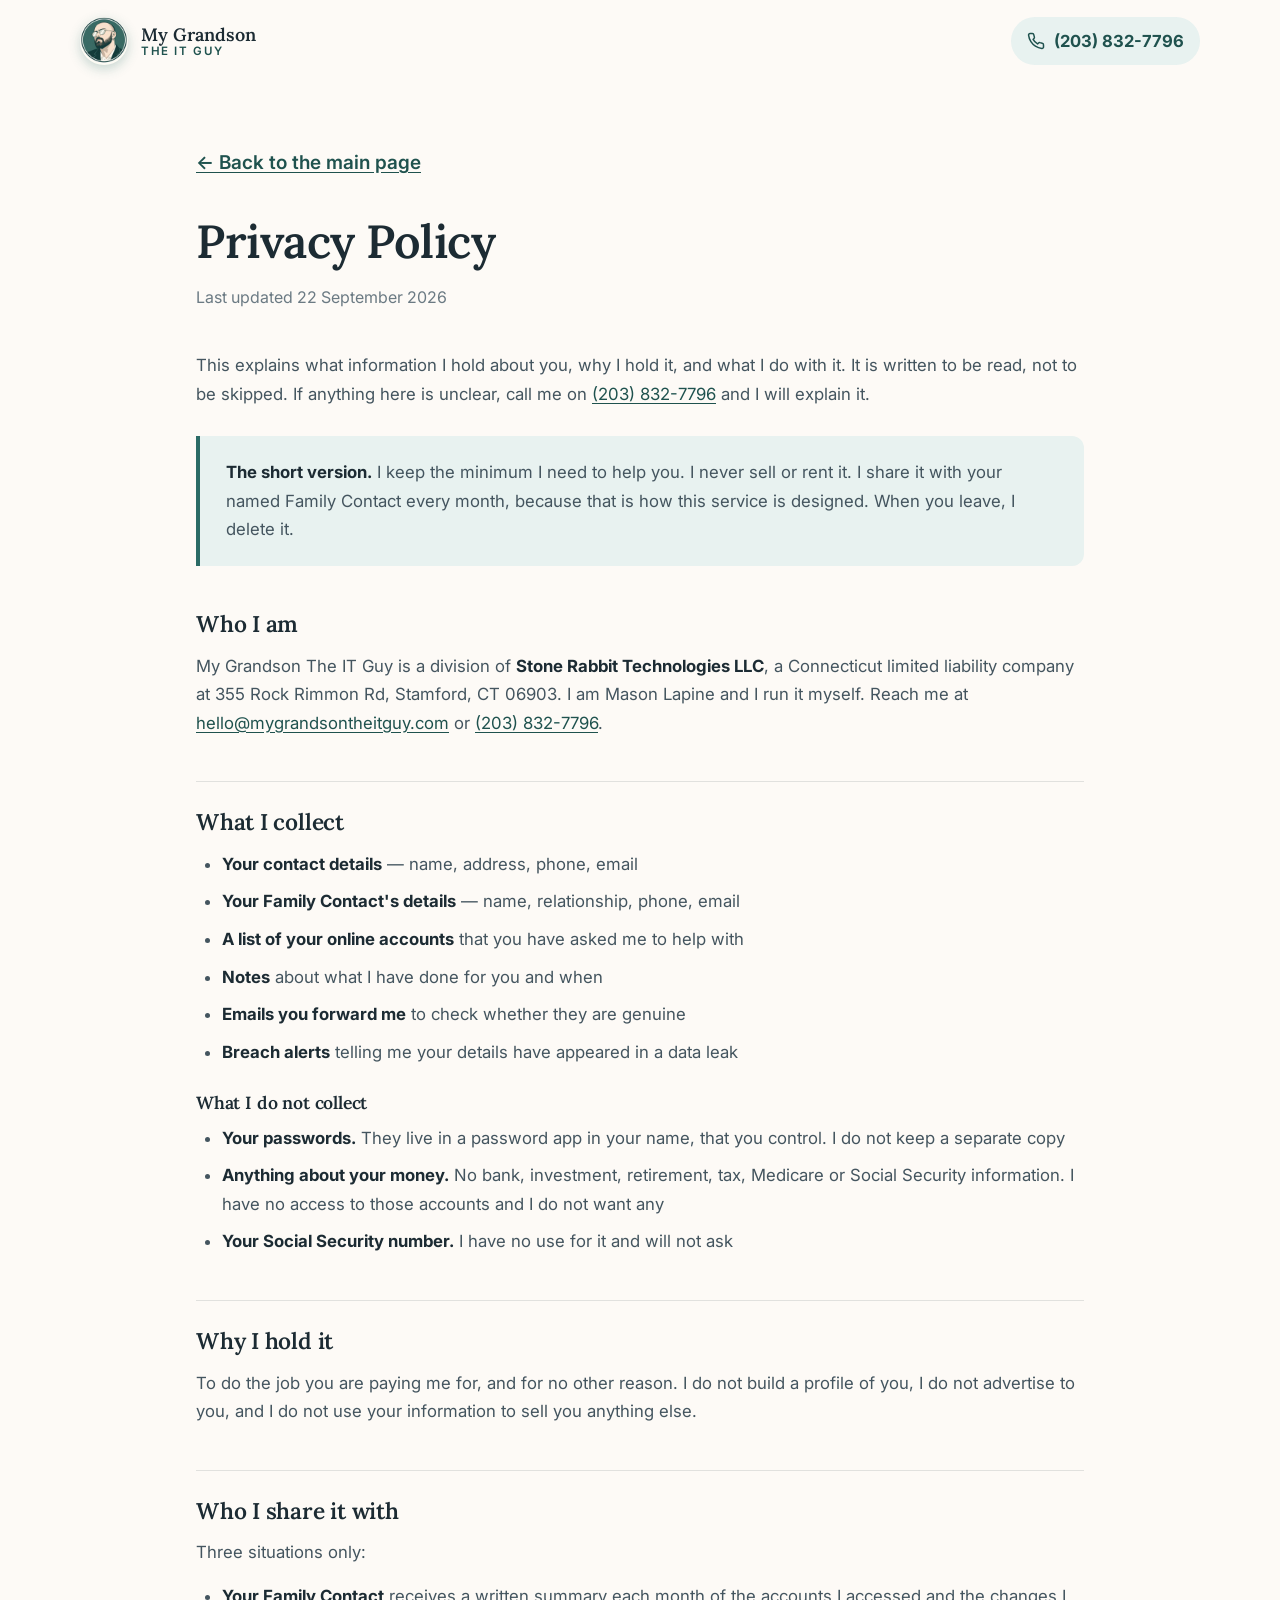
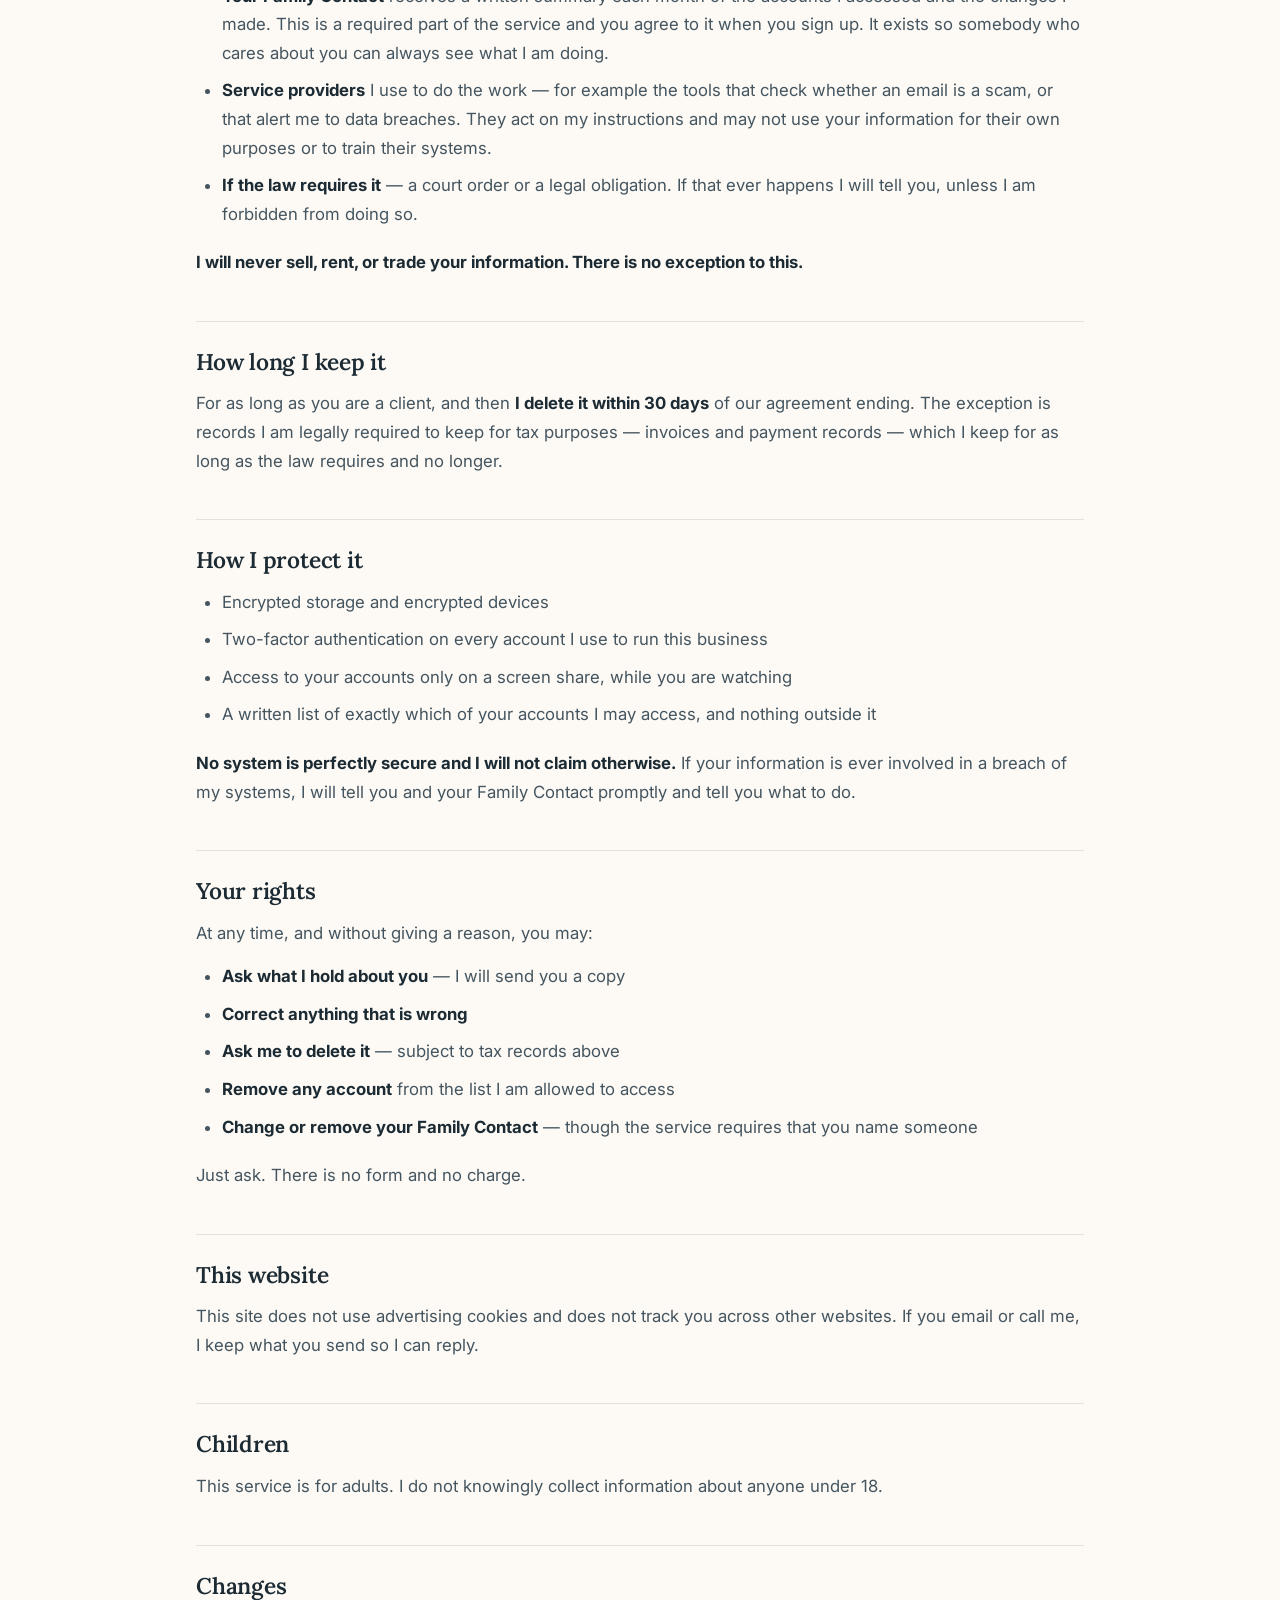
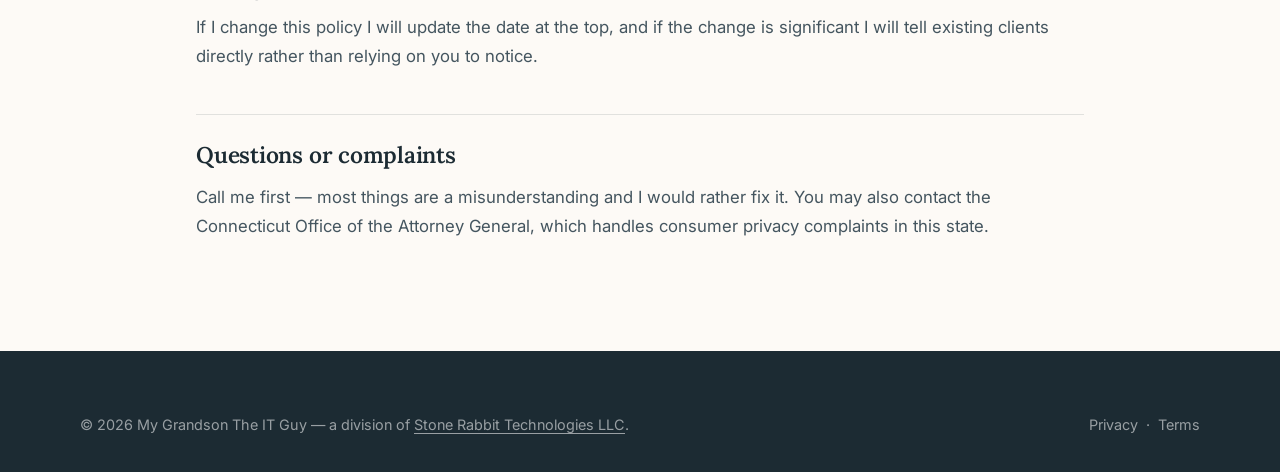
==== commit ccb91712: "Adopt the illustrated portrait as logo and favicon Replaces the generic shield mark in all four bran" ====
--- a/privacy.html
+++ b/privacy.html
@@ -10,6 +10,9 @@
   <link rel="preconnect" href="https://fonts.googleapis.com" />
   <link rel="preconnect" href="https://fonts.gstatic.com" crossorigin />
   <link href="https://fonts.googleapis.com/css2?family=Inter:wght@400;500;600;700&family=Lora:wght@500;600;700&display=swap" rel="stylesheet" />
+  <link rel="icon" href="assets/favicon.svg" type="image/svg+xml" />
+  <link rel="icon" href="assets/apple-touch-icon.png" sizes="180x180" />
+  <link rel="apple-touch-icon" href="assets/apple-touch-icon.png" />
   <link rel="stylesheet" href="css/styles.css" />
 </head>
 <body>
@@ -18,11 +21,7 @@
     <div class="container">
       <div class="header-inner">
         <a href="index.html" class="brand" aria-label="My Grandson The IT Guy — home">
-          <span class="brand-mark" aria-hidden="true">
-            <svg viewBox="0 0 24 24" fill="none" stroke="#fff" stroke-width="2" stroke-linecap="round" stroke-linejoin="round">
-              <path d="M12 22s8-4 8-10V5l-8-3-8 3v7c0 6 8 10 8 10z"/><path d="M9 12l2 2 4-4"/>
-            </svg>
-          </span>
+          <img src="assets/logo-sm.jpg" alt="" class="brand-mark" width="128" height="128" />
           <span class="brand-text">
             <span class="brand-name">My Grandson</span>
             <span class="brand-sub">The IT Guy</span>
--- a/css/styles.css
+++ b/css/styles.css
@@ -137,12 +137,11 @@
 
 .brand { display: flex; align-items: center; gap: 13px; }
 .brand-mark {
-  width: 46px; height: 46px; flex: none;
-  border-radius: 13px; background: var(--teal);
-  display: grid; place-items: center;
-  box-shadow: 0 6px 16px rgba(43,107,102,.28);
-}
-.brand-mark svg { width: 26px; height: 26px; }
+  width: 48px; height: 48px; flex: none;
+  border-radius: 50%; object-fit: cover;
+  background: var(--teal);
+  box-shadow: 0 4px 12px rgba(43,107,102,.26);
+}
 .brand-text { display: flex; flex-direction: column; line-height: 1.1; }
 .brand-name {
   font-family: var(--font-serif); font-weight: 600;
@@ -484,12 +483,6 @@
   background: var(--white); border: 1px solid var(--line);
   border-radius: var(--radius-lg); padding: 34px; text-align: center;
   box-shadow: var(--shadow);
-}
-.about-initials {
-  width: 104px; height: 104px; border-radius: 50%; margin: 0 auto 20px;
-  background: var(--teal); color: #fff;
-  display: grid; place-items: center;
-  font-family: var(--font-serif); font-size: 2.3rem; font-weight: 600;
 }
 .about-portrait h3 { font-size: 1.32rem; margin-bottom: 6px; }
 .about-role { font-size: .98rem; color: var(--ink-3); margin-bottom: 20px; }
@@ -631,3 +624,23 @@
   margin-bottom: 34px; font-weight: 600; color: var(--teal-deep);
 }
 .legal-back:hover { text-decoration: underline; text-underline-offset: 4px; }
+
+/* Pre-launch availability notice on the plans section */
+.plans-notice {
+  max-width: 760px; margin: 0 auto 26px;
+  background: var(--teal-tint); border: 1px solid var(--teal-line);
+  border-radius: var(--radius); padding: 22px 28px; text-align: center;
+}
+.plans-notice p { font-size: 1.04rem; margin: 0; color: var(--ink-2); }
+.plans-notice strong { color: var(--teal-deep); }
+
+/* Real photograph in the About panel. A face outperforms a monogram with
+   this audience by a wide margin — size it accordingly. */
+.about-photo {
+  width: 168px; height: 168px;
+  border-radius: 50%; object-fit: cover; object-position: center 42%;
+  margin: 0 auto 22px;
+  border: 4px solid var(--white);
+  box-shadow: 0 0 0 2px var(--teal-line), 0 10px 26px rgba(28,43,51,.14);
+}
+@media (max-width: 700px) { .about-photo { width: 148px; height: 148px; } }
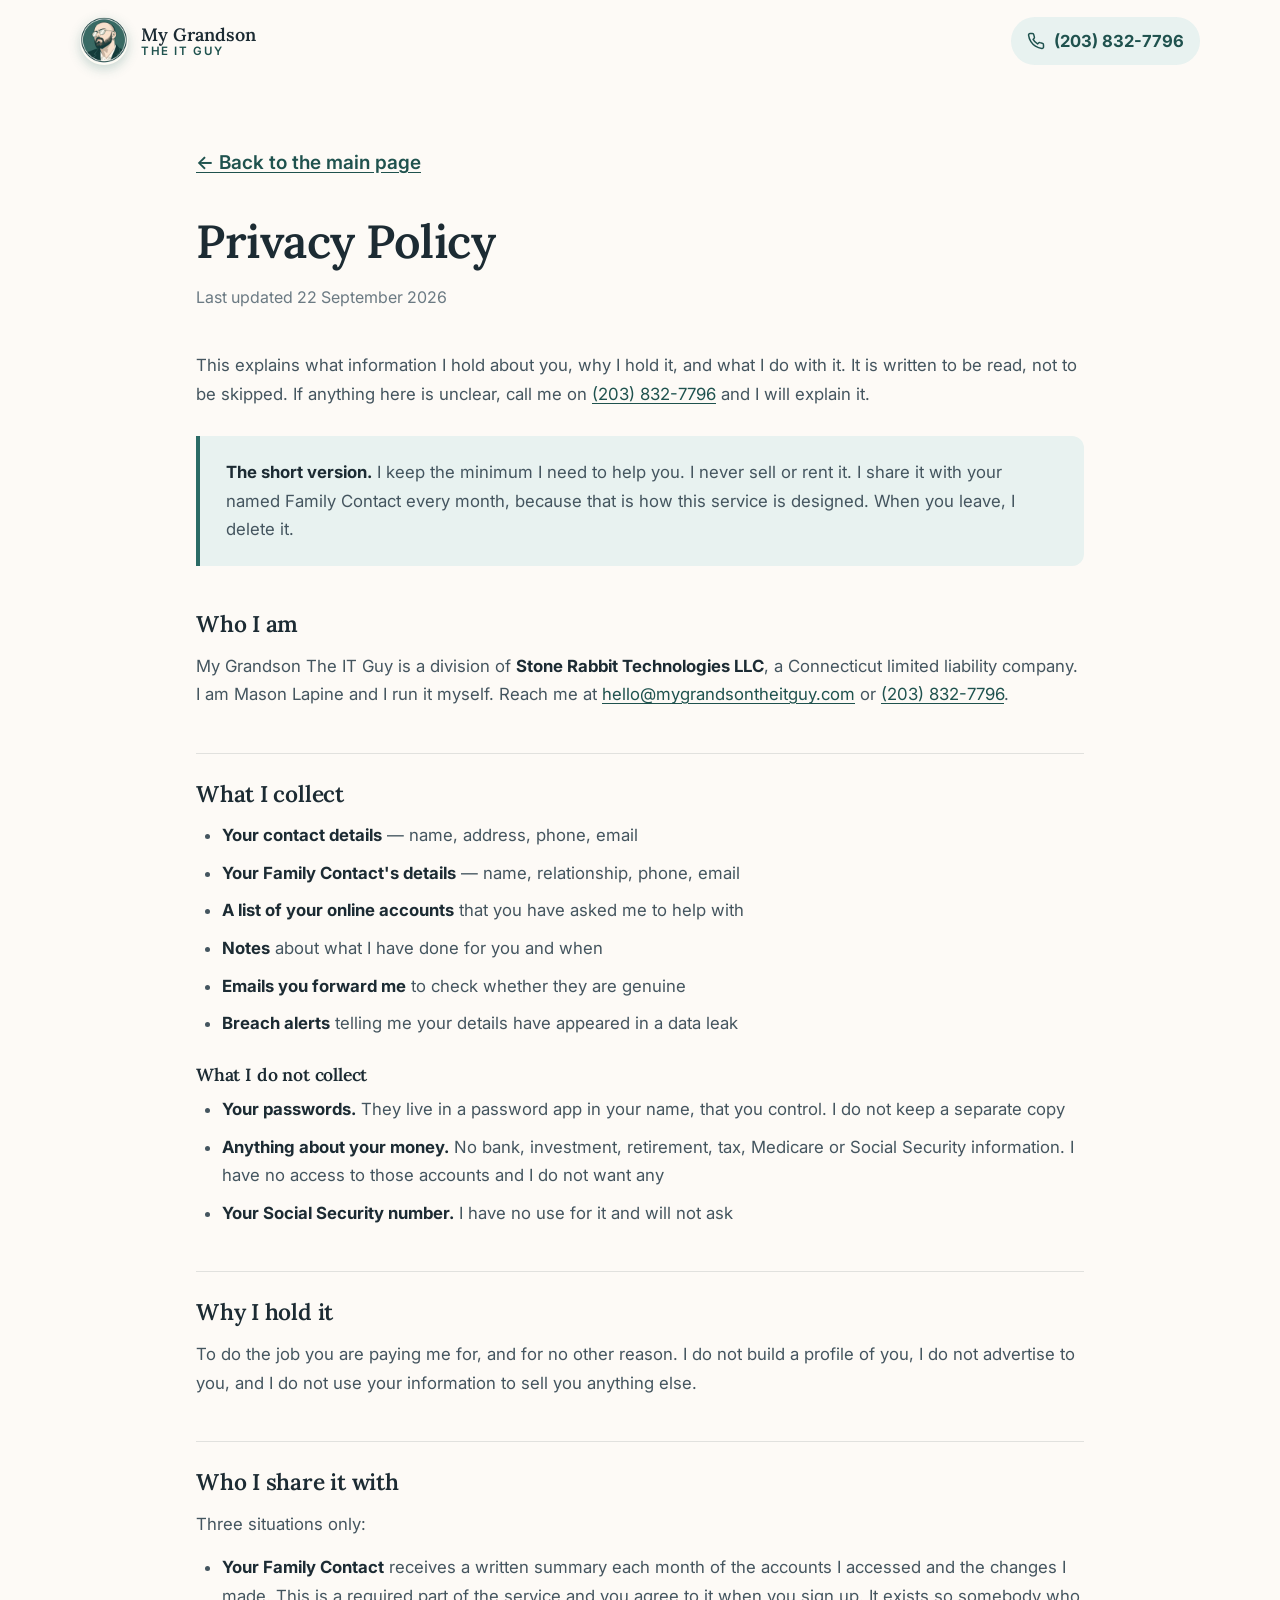
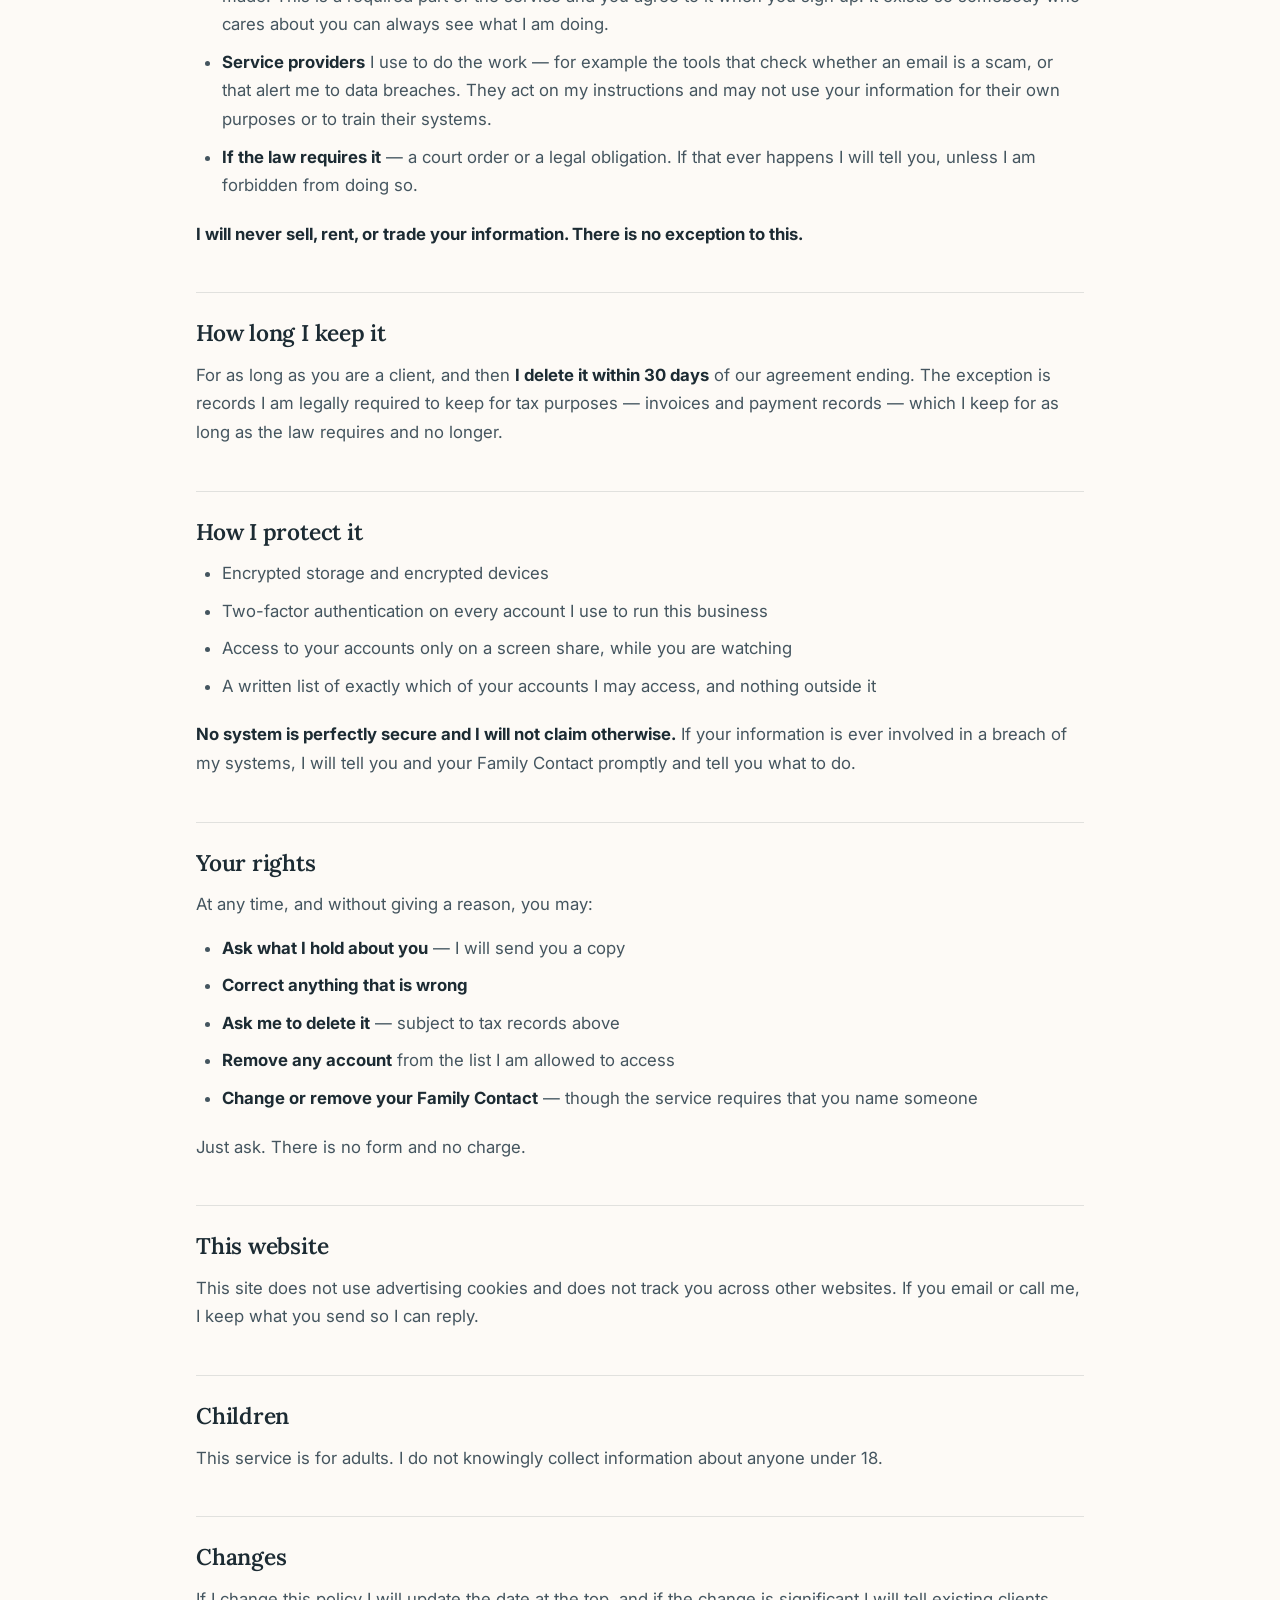
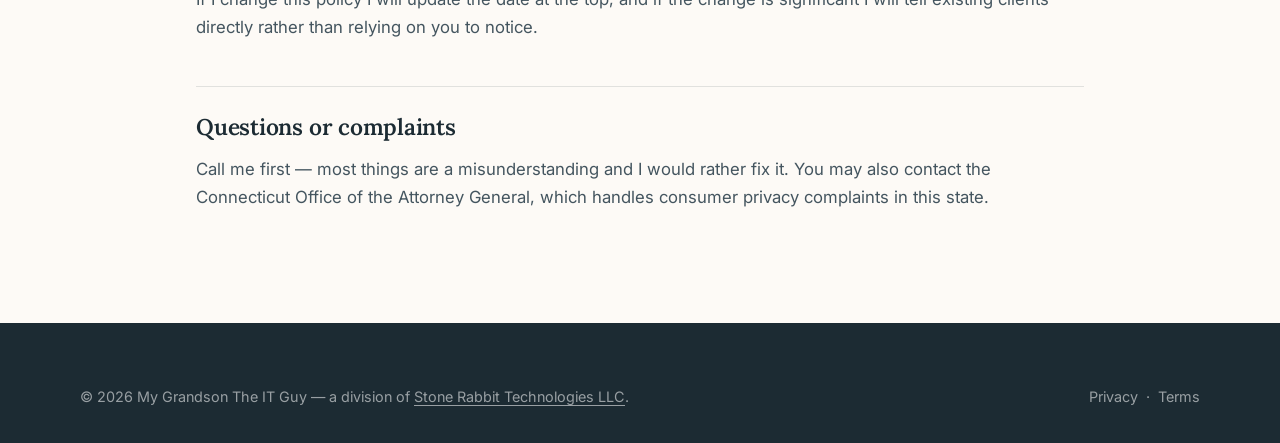
==== commit e5e19203: "Remove the street address from the legal pages Both pages still identify Stone Rabbit Technologies L" ====
--- a/privacy.html
+++ b/privacy.html
@@ -62,8 +62,8 @@
       <h2>Who I am</h2>
       <p>
         My Grandson The IT Guy is a division of <strong>Stone Rabbit Technologies
-        LLC</strong>, a Connecticut limited liability company at 355 Rock Rimmon
-        Rd, Stamford, CT 06903. I am Mason Lapine and I run it myself. Reach me
+        LLC</strong>, a Connecticut limited liability company. I am Mason Lapine
+        and I run it myself. Reach me
         at <a href="mailto:hello@mygrandsontheitguy.com">hello@mygrandsontheitguy.com</a>
         or <a href="tel:+12038327796">(203) 832-7796</a>.
       </p>
--- a/css/styles.css
+++ b/css/styles.css
@@ -258,10 +258,8 @@
   border-bottom: 1px solid var(--line);
 }
 .chat-avatar {
-  width: 40px; height: 40px; border-radius: 50%; flex: none;
-  background: var(--teal); color: #fff;
-  display: grid; place-items: center;
-  font-weight: 700; font-size: .92rem; font-family: var(--font-sans);
+  width: 42px; height: 42px; border-radius: 50%; flex: none;
+  object-fit: cover; background: var(--teal);
 }
 .chat-head strong { display: block; color: var(--ink); font-size: .98rem; }
 .chat-head span { font-size: .85rem; color: var(--ink-3); }
